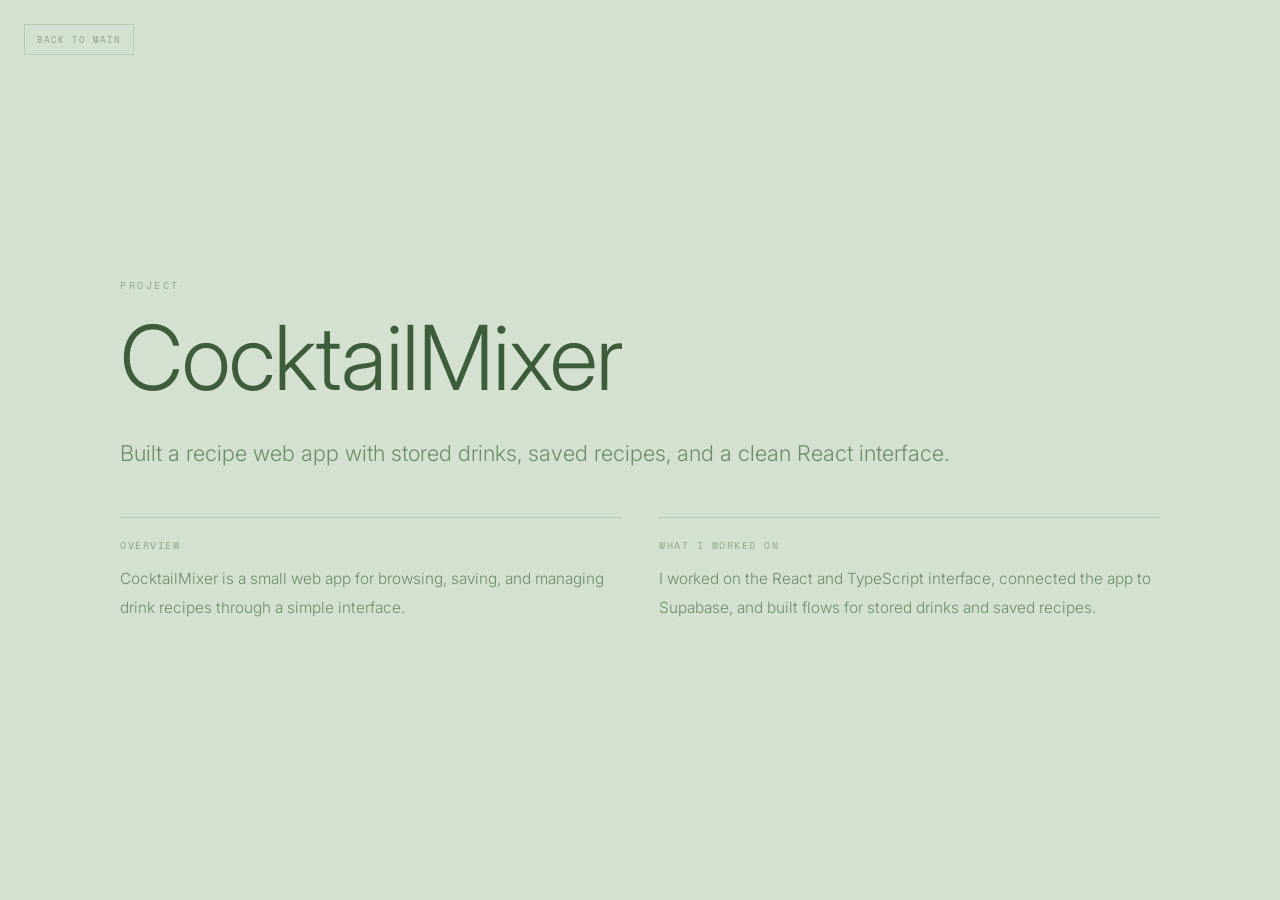
==== cocktailmixer/index.html @ 9e768104 "Use clean project page URLs" ====
<!DOCTYPE html>
<html lang="en">
<head>
<meta charset="UTF-8">
<meta name="viewport" content="width=device-width, initial-scale=1.0">
<title>CocktailMixer | TJ Kim</title>
<link href="https://fonts.googleapis.com/css2?family=Inter:wght@300;400;500&family=Space+Mono&display=swap" rel="stylesheet">
<style>
*{margin:0;padding:0;box-sizing:border-box}
:root{--bg:#d4e0d0;--surface:#b8cdb2;--dark:#3d5c3a;--mid:#6b8f66;--muted:#8aab84;--text:#2a3e28}
html,body{width:100%;min-height:100%;background:var(--bg);font-family:Inter,sans-serif;color:var(--text)}
.page{min-height:100vh;display:flex;align-items:center;justify-content:center;padding:clamp(32px,7vw,110px)}
.inner{width:min(1040px,88vw)}
.eyebrow,.label,.hint{font-family:"Space Mono",monospace;text-transform:uppercase;color:var(--muted)}
.eyebrow{font-size:10px;letter-spacing:2.5px;margin-bottom:18px}
h1{font-size:clamp(42px,7vw,94px);font-weight:300;color:var(--dark);line-height:1.05;letter-spacing:-1px;margin-bottom:28px}
.lede{font-size:clamp(16px,1.7vw,24px);font-weight:300;color:var(--mid);line-height:1.85;max-width:920px;margin-bottom:44px}
.grid{display:grid;grid-template-columns:1fr 1fr;gap:clamp(22px,3vw,44px);margin-top:34px}
.block{border-top:1px solid var(--surface);padding-top:20px}
.label{font-size:10px;letter-spacing:1.5px;margin-bottom:12px}
.text{font-size:clamp(14px,1.2vw,17px);font-weight:300;color:var(--mid);line-height:1.85}
.hint{font-size:9px;letter-spacing:1px;margin-top:52px}
@media(max-width:720px){.grid{grid-template-columns:1fr}}
.back-main{position:fixed;top:24px;left:24px;z-index:5;display:inline-flex;width:fit-content;font-family:"Space Mono",monospace;font-size:9px;letter-spacing:1px;text-transform:uppercase;color:var(--muted);text-decoration:none;border:1px solid var(--surface);padding:8px 12px;background:var(--bg)}.back-main:hover{border-color:var(--dark);color:var(--dark)}
</style>
</head>
<body>
<main class="page">
  <section class="inner">
    <div class="eyebrow">Project</div>
    <h1>CocktailMixer</h1>
    <p class="lede">Built a recipe web app with stored drinks, saved recipes, and a clean React interface.</p>
    <div class="grid">
      <div class="block"><div class="label">Overview</div><div class="text">CocktailMixer is a small web app for browsing, saving, and managing drink recipes through a simple interface.</div></div>
      <div class="block"><div class="label">What I worked on</div><div class="text">I worked on the React and TypeScript interface, connected the app to Supabase, and built flows for stored drinks and saved recipes.</div></div>
    </div>
    <a class="back-main" href="../">Back to main</a>
  </section>
</main>
</body>
</html>
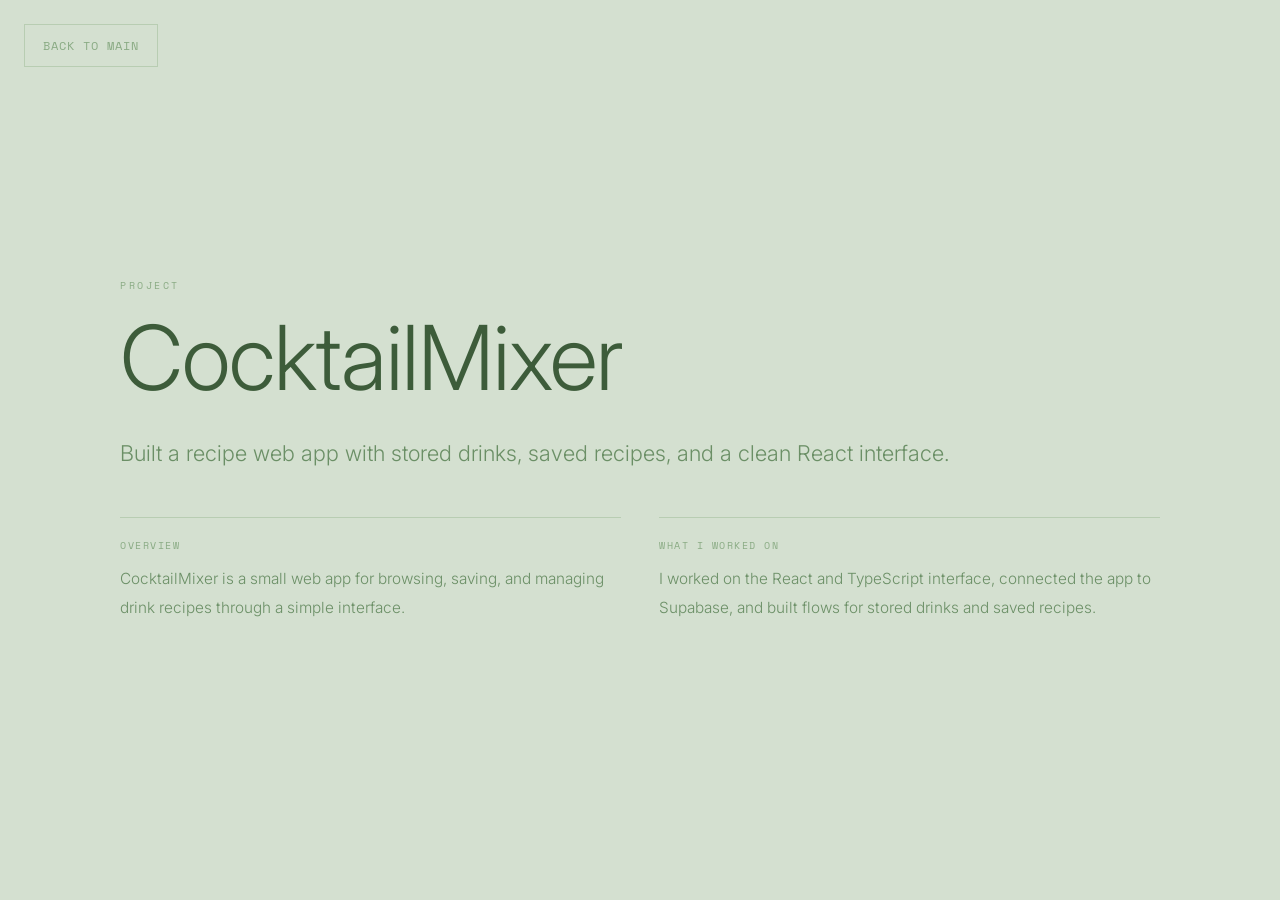
==== commit 1fd2ba34: "Enlarge project back button" ====
--- a/cocktailmixer/index.html
+++ b/cocktailmixer/index.html
@@ -21,7 +21,7 @@
 .text{font-size:clamp(14px,1.2vw,17px);font-weight:300;color:var(--mid);line-height:1.85}
 .hint{font-size:9px;letter-spacing:1px;margin-top:52px}
 @media(max-width:720px){.grid{grid-template-columns:1fr}}
-.back-main{position:fixed;top:24px;left:24px;z-index:5;display:inline-flex;width:fit-content;font-family:"Space Mono",monospace;font-size:9px;letter-spacing:1px;text-transform:uppercase;color:var(--muted);text-decoration:none;border:1px solid var(--surface);padding:8px 12px;background:var(--bg)}.back-main:hover{border-color:var(--dark);color:var(--dark)}
+.back-main{position:fixed;top:24px;left:24px;z-index:5;display:inline-flex;width:fit-content;font-family:"Space Mono",monospace;font-size:12px;letter-spacing:1px;text-transform:uppercase;color:var(--muted);text-decoration:none;border:1px solid var(--surface);padding:12px 18px;background:var(--bg)}.back-main:hover{border-color:var(--dark);color:var(--dark)}
 </style>
 </head>
 <body>
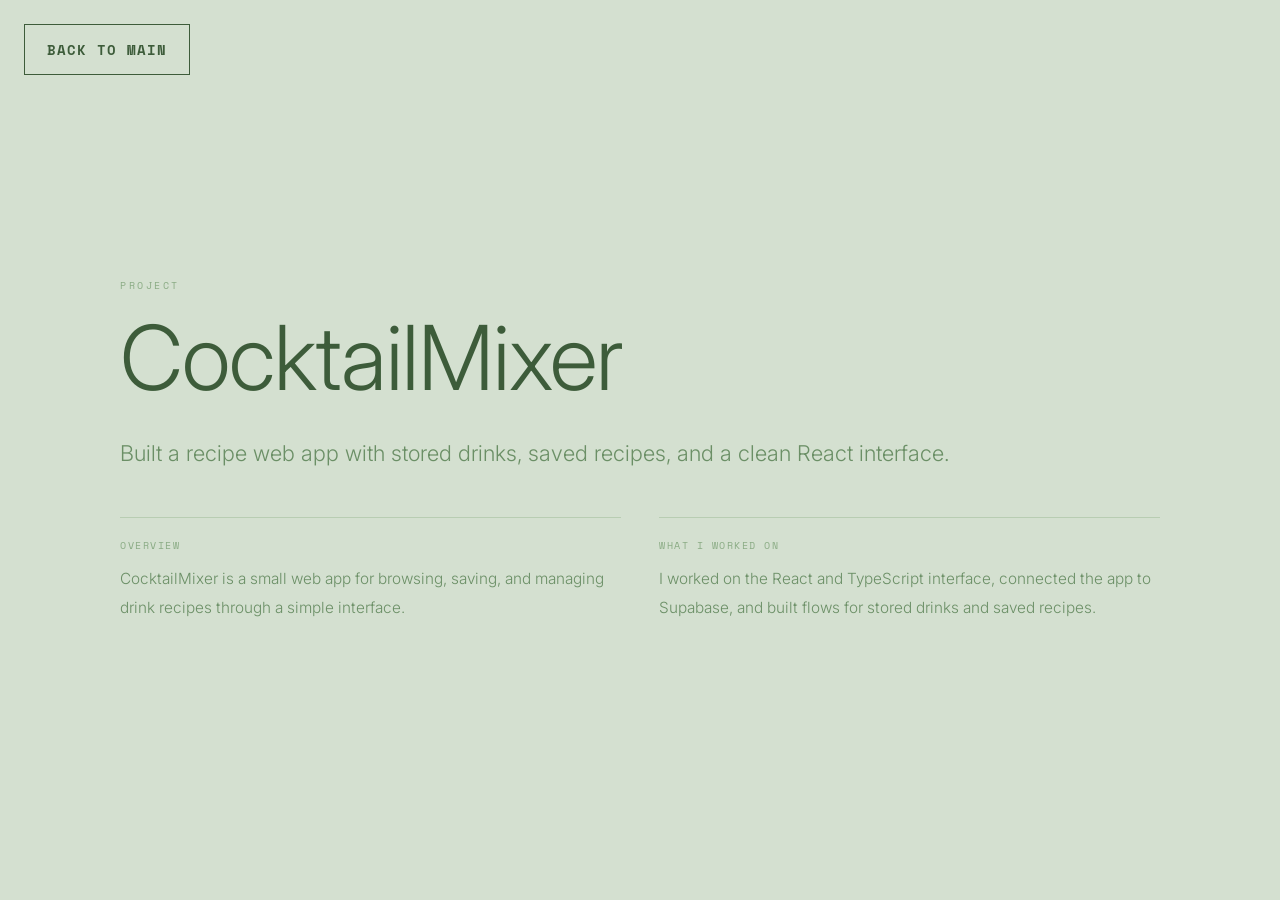
==== commit e442cb73: "Darken and enlarge project back button" ====
--- a/cocktailmixer/index.html
+++ b/cocktailmixer/index.html
@@ -21,7 +21,7 @@
 .text{font-size:clamp(14px,1.2vw,17px);font-weight:300;color:var(--mid);line-height:1.85}
 .hint{font-size:9px;letter-spacing:1px;margin-top:52px}
 @media(max-width:720px){.grid{grid-template-columns:1fr}}
-.back-main{position:fixed;top:24px;left:24px;z-index:5;display:inline-flex;width:fit-content;font-family:"Space Mono",monospace;font-size:12px;letter-spacing:1px;text-transform:uppercase;color:var(--muted);text-decoration:none;border:1px solid var(--surface);padding:12px 18px;background:var(--bg)}.back-main:hover{border-color:var(--dark);color:var(--dark)}
+.back-main{position:fixed;top:24px;left:24px;z-index:5;display:inline-flex;width:fit-content;font-family:"Space Mono",monospace;font-size:14px;letter-spacing:1px;text-transform:uppercase;color:var(--dark);text-decoration:none;border:1px solid var(--dark);padding:14px 22px;background:var(--bg);font-weight:600}.back-main:hover{background:var(--surface);color:var(--text)}
 </style>
 </head>
 <body>
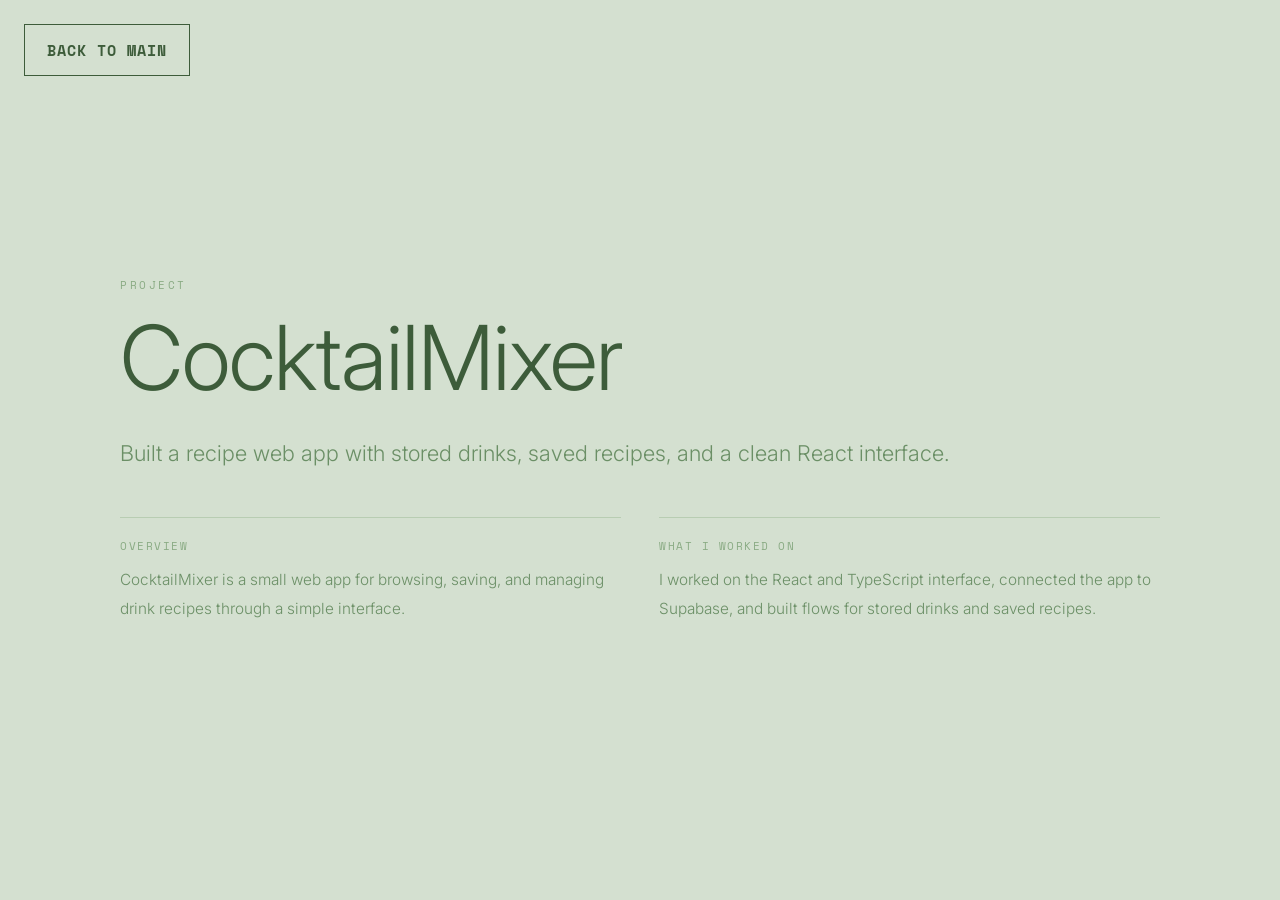
==== commit b1fe0626: "Increase site font sizes" ====
--- a/cocktailmixer/index.html
+++ b/cocktailmixer/index.html
@@ -12,16 +12,16 @@
 .page{min-height:100vh;display:flex;align-items:center;justify-content:center;padding:clamp(32px,7vw,110px)}
 .inner{width:min(1040px,88vw)}
 .eyebrow,.label,.hint{font-family:"Space Mono",monospace;text-transform:uppercase;color:var(--muted)}
-.eyebrow{font-size:10px;letter-spacing:2.5px;margin-bottom:18px}
-h1{font-size:clamp(42px,7vw,94px);font-weight:300;color:var(--dark);line-height:1.05;letter-spacing:-1px;margin-bottom:28px}
-.lede{font-size:clamp(16px,1.7vw,24px);font-weight:300;color:var(--mid);line-height:1.85;max-width:920px;margin-bottom:44px}
+.eyebrow{font-size:11px;letter-spacing:2.5px;margin-bottom:18px}
+h1{font-size:clamp(43px,7vw,95px);font-weight:300;color:var(--dark);line-height:1.05;letter-spacing:-1px;margin-bottom:28px}
+.lede{font-size:clamp(17px,1.7vw,25px);font-weight:300;color:var(--mid);line-height:1.85;max-width:920px;margin-bottom:44px}
 .grid{display:grid;grid-template-columns:1fr 1fr;gap:clamp(22px,3vw,44px);margin-top:34px}
 .block{border-top:1px solid var(--surface);padding-top:20px}
-.label{font-size:10px;letter-spacing:1.5px;margin-bottom:12px}
-.text{font-size:clamp(14px,1.2vw,17px);font-weight:300;color:var(--mid);line-height:1.85}
-.hint{font-size:9px;letter-spacing:1px;margin-top:52px}
+.label{font-size:11px;letter-spacing:1.5px;margin-bottom:12px}
+.text{font-size:clamp(15px,1.2vw,18px);font-weight:300;color:var(--mid);line-height:1.85}
+.hint{font-size:10px;letter-spacing:1px;margin-top:52px}
 @media(max-width:720px){.grid{grid-template-columns:1fr}}
-.back-main{position:fixed;top:24px;left:24px;z-index:5;display:inline-flex;width:fit-content;font-family:"Space Mono",monospace;font-size:14px;letter-spacing:1px;text-transform:uppercase;color:var(--dark);text-decoration:none;border:1px solid var(--dark);padding:14px 22px;background:var(--bg);font-weight:600}.back-main:hover{background:var(--surface);color:var(--text)}
+.back-main{position:fixed;top:24px;left:24px;z-index:5;display:inline-flex;width:fit-content;font-family:"Space Mono",monospace;font-size:15px;letter-spacing:1px;text-transform:uppercase;color:var(--dark);text-decoration:none;border:1px solid var(--dark);padding:14px 22px;background:var(--bg);font-weight:600}.back-main:hover{background:var(--surface);color:var(--text)}
 </style>
 </head>
 <body>
